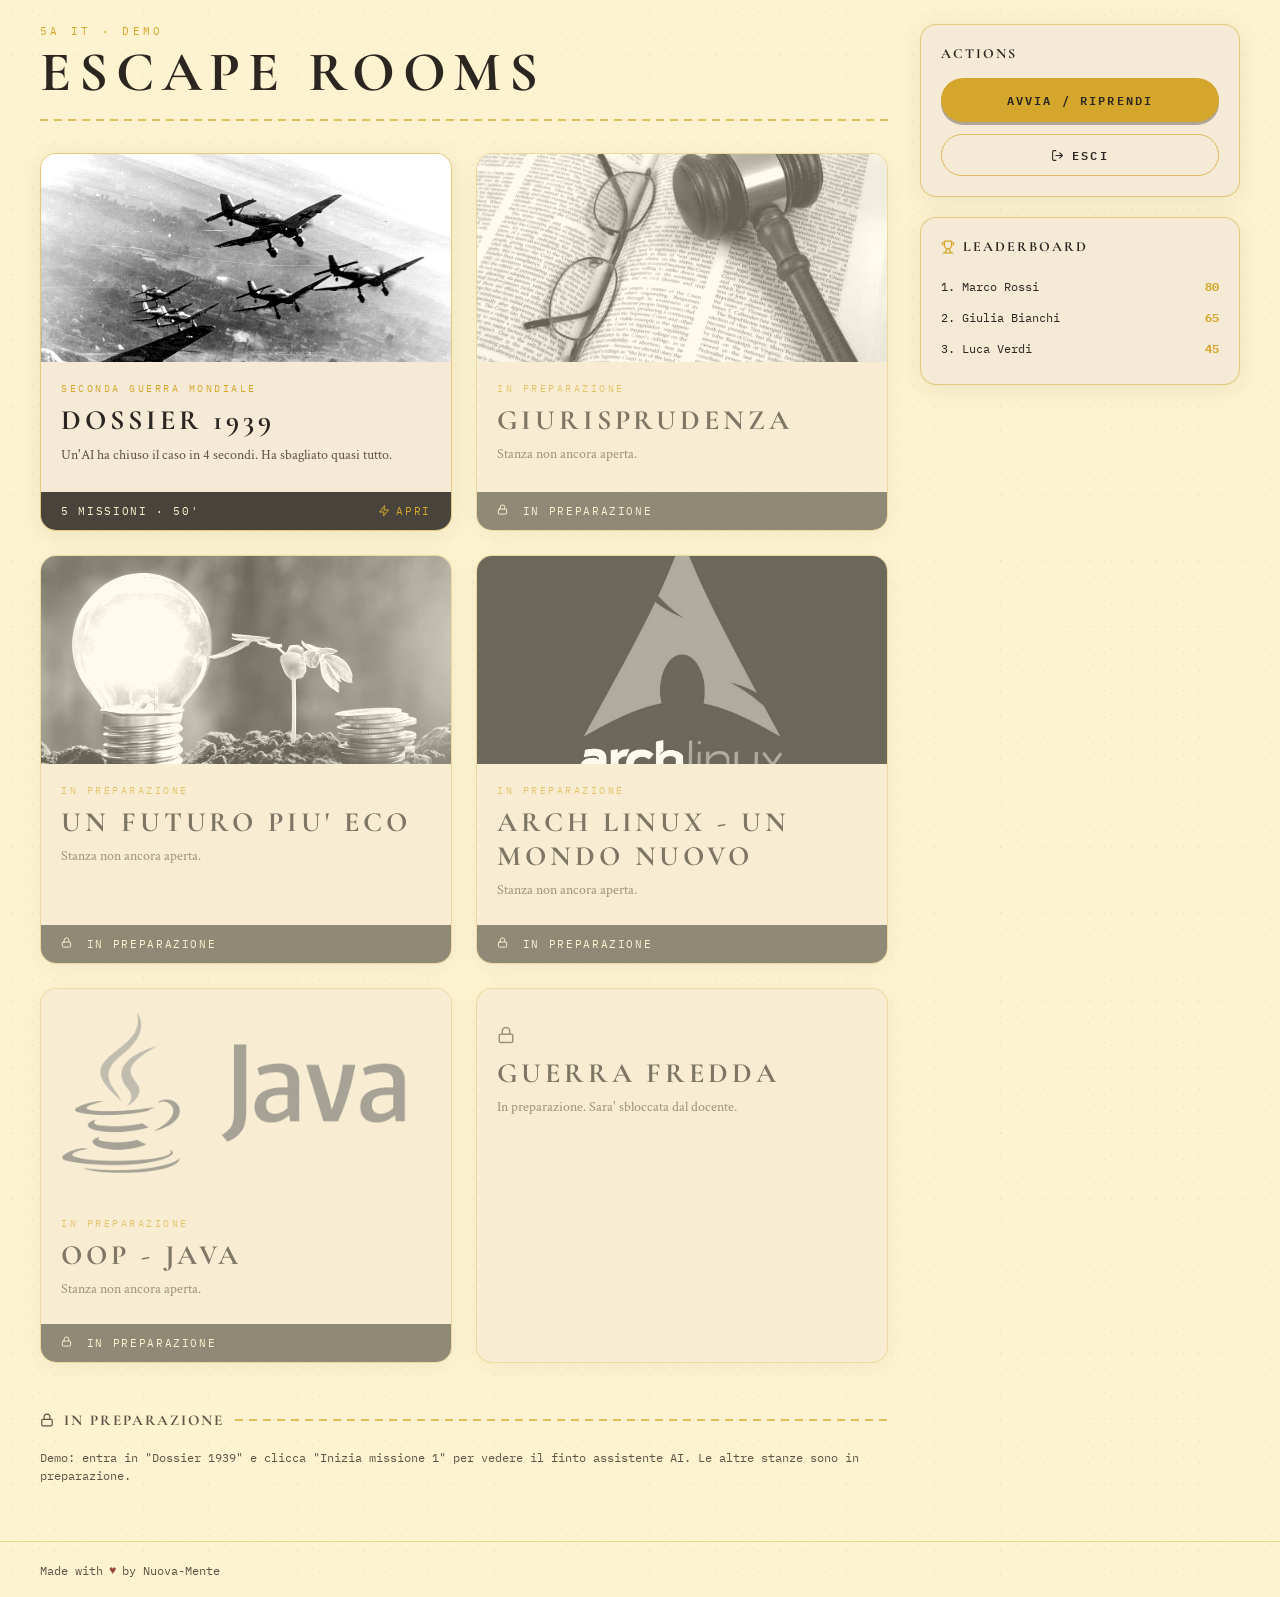
==== preview/index.html @ 276f9de0 "Added prerview AI site" ====
<!doctype html>
<html lang="it">
<head>
<meta charset="utf-8" />
<meta name="viewport" content="width=device-width, initial-scale=1" />
<title>Nuova-Mente · Escape Rooms</title>
<link rel="stylesheet" href="style.css" />
</head>
<body class="paper">
  <div class="shell">

    <main>
      <div class="grid">
        <div class="content">

          <header class="masthead">
            <div class="masthead-top">
              <div>
                <p class="eyebrow">5A IT · demo</p>
                <h1>Escape Rooms</h1>
              </div>
            </div>
            <div class="hairline"></div>
          </header>

          <section class="grid-cards">
            <a class="room-card card-nm" href="room.html">
              <div class="visual"><img src="media/room-ww2.png" alt="Dossier 1939" draggable="false" /></div>
              <div class="body">
                <p class="coll">Seconda Guerra Mondiale</p>
                <h2 class="title">Dossier 1939</h2>
                <p class="tagline">Un'AI ha chiuso il caso in 4 secondi. Ha sbagliato quasi tutto.</p>
              </div>
              <div class="overlay">
                <span>5 missioni · 50'</span>
                <span class="cta">
                  <svg width="12" height="12" viewBox="0 0 24 24" fill="none" stroke="currentColor" stroke-width="2" stroke-linecap="round" stroke-linejoin="round"><path d="M13 2 3 14h9l-1 8 10-12h-9l1-8z"/></svg>
                  Apri
                </span>
              </div>
            </a>

            <div class="room-card locked card-nm">
              <div class="visual"><img src="media/room-law.png" alt="Giurisprudenza" draggable="false" /></div>
              <div class="body">
                <p class="coll">In preparazione</p>
                <h2 class="title">Giurisprudenza</h2>
                <p class="invite">Stanza non ancora aperta.</p>
              </div>
              <div class="overlay">
                <span>
                  <svg width="11" height="11" viewBox="0 0 24 24" fill="none" stroke="currentColor" stroke-width="2" stroke-linecap="round" stroke-linejoin="round"><rect x="3" y="11" width="18" height="11" rx="2"/><path d="M7 11V7a5 5 0 0 1 10 0v4"/></svg>
                  <span class="lock-label">In preparazione</span>
                </span>
              </div>
            </div>

            <div class="room-card locked card-nm">
              <div class="visual"><img src="media/room-eco.png" alt="Un futuro piu' eco" draggable="false" /></div>
              <div class="body">
                <p class="coll">In preparazione</p>
                <h2 class="title">Un futuro piu' eco</h2>
                <p class="invite">Stanza non ancora aperta.</p>
              </div>
              <div class="overlay">
                <span>
                  <svg width="11" height="11" viewBox="0 0 24 24" fill="none" stroke="currentColor" stroke-width="2" stroke-linecap="round" stroke-linejoin="round"><rect x="3" y="11" width="18" height="11" rx="2"/><path d="M7 11V7a5 5 0 0 1 10 0v4"/></svg>
                  <span class="lock-label">In preparazione</span>
                </span>
              </div>
            </div>

            <div class="room-card locked card-nm">
              <div class="visual"><img src="media/room-arch.png" alt="Arch Linux - Un mondo nuovo" draggable="false" /></div>
              <div class="body">
                <p class="coll">In preparazione</p>
                <h2 class="title">Arch Linux - Un mondo nuovo</h2>
                <p class="invite">Stanza non ancora aperta.</p>
              </div>
              <div class="overlay">
                <span>
                  <svg width="11" height="11" viewBox="0 0 24 24" fill="none" stroke="currentColor" stroke-width="2" stroke-linecap="round" stroke-linejoin="round"><rect x="3" y="11" width="18" height="11" rx="2"/><path d="M7 11V7a5 5 0 0 1 10 0v4"/></svg>
                  <span class="lock-label">In preparazione</span>
                </span>
              </div>
            </div>

            <div class="room-card locked card-nm">
              <div class="visual"><img src="media/room-java.png" alt="OOP - Java" draggable="false" /></div>
              <div class="body">
                <p class="coll">In preparazione</p>
                <h2 class="title">OOP - Java</h2>
                <p class="invite">Stanza non ancora aperta.</p>
              </div>
              <div class="overlay">
                <span>
                  <svg width="11" height="11" viewBox="0 0 24 24" fill="none" stroke="currentColor" stroke-width="2" stroke-linecap="round" stroke-linejoin="round"><rect x="3" y="11" width="18" height="11" rx="2"/><path d="M7 11V7a5 5 0 0 1 10 0v4"/></svg>
                  <span class="lock-label">In preparazione</span>
                </span>
              </div>
            </div>

            <div class="room-card locked card-nm">
              <div class="body placeholder-body">
                <svg class="ph-icon" width="18" height="18" viewBox="0 0 24 24" fill="none" stroke="currentColor" stroke-width="2" stroke-linecap="round" stroke-linejoin="round"><rect x="3" y="11" width="18" height="11" rx="2"/><path d="M7 11V7a5 5 0 0 1 10 0v4"/></svg>
                <h2 class="title ph-title">Guerra Fredda</h2>
                <p class="invite">In preparazione. Sara' sbloccata dal docente.</p>
              </div>
            </div>
          </section>

          <div class="section-head">
            <svg class="icon-muted" width="14" height="14" viewBox="0 0 24 24" fill="none" stroke="currentColor" stroke-width="2" stroke-linecap="round" stroke-linejoin="round"><rect x="3" y="11" width="18" height="11" rx="2"/><path d="M7 11V7a5 5 0 0 1 10 0v4"/></svg>
            <h2 class="title">In preparazione</h2>
            <div class="hairline"></div>
          </div>

          <p class="note-mono note-mt">
            Demo: entra in "Dossier 1939" e clicca "Inizia missione 1" per vedere il finto assistente AI. Le altre stanze sono in preparazione.
          </p>

        </div>

        <aside>
          <div class="sidebar-stack">
            <section class="panel card-nm">
              <h3 class="title">Actions</h3>
              <div class="btn-stack">
                <a class="btn btn-gold" href="room.html">Avvia / riprendi</a>
                <button class="btn btn-ghost" type="button">
                  <svg width="13" height="13" viewBox="0 0 24 24" fill="none" stroke="currentColor" stroke-width="2" stroke-linecap="round" stroke-linejoin="round"><path d="M9 21H5a2 2 0 0 1-2-2V5a2 2 0 0 1 2-2h4"/><path d="m16 17 5-5-5-5"/><path d="M21 12H9"/></svg>
                  Esci
                </button>
              </div>
            </section>

            <section class="panel card-nm leaderboard">
              <h3 class="title title-icon">
                <svg class="icon-gold" width="14" height="14" viewBox="0 0 24 24" fill="none" stroke="currentColor" stroke-width="2" stroke-linecap="round" stroke-linejoin="round"><path d="M6 9H4.5a2.5 2.5 0 0 1 0-5H6"/><path d="M18 9h1.5a2.5 2.5 0 0 0 0-5H18"/><path d="M4 22h16"/><path d="M10 14.66V17c0 .55-.47.98-.97 1.21C7.85 18.75 7 20.24 7 22"/><path d="M14 14.66V17c0 .55.47.98.97 1.21C16.15 18.75 17 20.24 17 22"/><path d="M18 2H6v7a6 6 0 0 0 12 0V2Z"/></svg>
                Leaderboard
              </h3>
              <ol>
                <li><span>1. Marco Rossi</span><span class="pts">80</span></li>
                <li><span>2. Giulia Bianchi</span><span class="pts">65</span></li>
                <li><span>3. Luca Verdi</span><span class="pts">45</span></li>
              </ol>
            </section>
          </div>
        </aside>
      </div>
    </main>

    <footer>
      <p>Made with <span class="heart">&hearts;</span> by Nuova-Mente</p>
    </footer>
  </div>
</body>
</html>
---- preview/style.css ----
@import url("https://fonts.googleapis.com/css2?family=Cormorant+Garamond:wght@600;700&family=Crimson+Text:ital,wght@0,400;0,600;1,400&family=IBM+Plex+Mono:wght@400;500;600;700&display=swap");

*, *::before, *::after { box-sizing: border-box; margin: 0; padding: 0; }

:root {
  --cream: #FDF3D0;
  --card: #F5EAD6;
  --gold: #D4A72C;
  --ink: #2B2620;
  --muted: #5C5446;
  --ok: #5B7A61;
  --warn: #B57A2A;
  --err: #9C4343;
  --mono: "IBM Plex Mono", monospace;
  --head: "Cormorant Garamond", Georgia, serif;
  --body: "Crimson Text", Georgia, serif;
}

html, body { min-height: 100%; }

body {
  margin: 0;
  background-color: var(--cream);
  color: var(--ink);
  font-family: var(--body);
  -webkit-font-smoothing: antialiased;
}

::selection { background: var(--gold); color: var(--ink); }

a { color: inherit; }

.paper {
  background-image:
    radial-gradient(rgba(43, 38, 32, 0.035) 1px, transparent 1px),
    radial-gradient(rgba(43, 38, 32, 0.025) 1px, transparent 1px);
  background-size: 22px 22px, 13px 13px;
  background-position: 0 0, 7px 9px;
}

.title {
  font-family: var(--head);
  text-transform: uppercase;
  letter-spacing: 0.14em;
  font-weight: 700;
}

.mono { font-family: var(--mono); }

.hairline {
  background: repeating-linear-gradient(90deg, rgba(212,167,44,0.7) 0px, rgba(212,167,44,0.7) 8px, transparent 8px, transparent 14px);
  height: 2px;
}

.shell { min-height: 100vh; display: flex; flex-direction: column; }

.shell > main {
  flex: 1;
  width: 100%;
  max-width: 1500px;
  margin: 0 auto;
  padding: 24px 40px 56px;
}

.grid { display: grid; grid-template-columns: 1fr 320px; gap: 32px; }
.grid-chat { grid-template-columns: 2fr 1fr; }
.content { min-width: 0; }

/* ---------- Masthead ---------- */
.masthead { margin-bottom: 32px; }
.masthead-top { display: flex; flex-wrap: wrap; align-items: flex-end; justify-content: space-between; gap: 16px; }
.masthead .eyebrow {
  font-family: var(--mono);
  font-size: 11px;
  letter-spacing: 0.3em;
  text-transform: uppercase;
  color: var(--gold);
  margin-bottom: 8px;
}
.masthead h1 {
  font-family: var(--head);
  font-weight: 700;
  font-size: 56px;
  line-height: 0.95;
  text-transform: uppercase;
  letter-spacing: 0.14em;
}
.masthead .hairline { margin-top: 20px; }

/* ---------- Card ---------- */
.card-nm {
  background: var(--card);
  border: 1px solid rgba(212, 167, 44, 0.5);
  box-shadow: 0 4px 24px rgba(43, 38, 32, 0.08);
  border-radius: 16px;
}

.room-card {
  position: relative;
  overflow: hidden;
  cursor: pointer;
  display: block;
  text-decoration: none;
  color: inherit;
  transition: transform 0.3s ease;
}
.room-card:hover { transform: translateY(-4px); }
.room-card .visual {
  height: 208px;
  overflow: hidden;
  background: var(--card);
}
.room-card .visual img {
  width: 100%;
  height: 100%;
  object-fit: cover;
  filter: grayscale(1) contrast(1.25);
  transition: transform 0.5s ease;
}
.room-card:hover .visual img { transform: scale(1.05); }
.room-card .body { padding: 20px 20px 64px; }
.room-card .coll {
  font-family: var(--mono);
  font-size: 10px;
  text-transform: uppercase;
  letter-spacing: 0.25em;
  color: var(--gold);
  margin-bottom: 8px;
}
.room-card h2 { font-size: 28px; margin-bottom: 8px; }
.room-card .tagline { font-size: 14px; color: var(--muted); line-height: 1.5; }
.room-card .overlay {
  position: absolute;
  left: 0; right: 0; bottom: 0;
  background: rgba(43, 38, 32, 0.85);
  padding: 12px 20px;
  display: flex;
  align-items: center;
  justify-content: space-between;
  color: var(--cream);
  font-family: var(--mono);
  font-size: 11px;
  letter-spacing: 0.15em;
  text-transform: uppercase;
}
.room-card .overlay .cta { color: var(--gold); display: inline-flex; align-items: center; gap: 6px; }

.room-card.locked { cursor: default; opacity: 0.6; }
.room-card.locked .invite {
  font-size: 14px;
  color: var(--muted);
}

.grid-cards { display: grid; grid-template-columns: repeat(2, minmax(0, 1fr)); gap: 24px; }

.section-head {
  display: flex;
  align-items: center;
  gap: 10px;
  margin: 48px 0 20px;
}
.section-head .title { font-size: 15px; color: var(--muted); }
.section-head .hairline { flex: 1; }

/* ---------- Sidebar ---------- */
aside { min-width: 0; }
.sidebar-stack { display: flex; flex-direction: column; gap: 20px; }
.panel { padding: 20px; }
.panel h3.title { font-size: 14px; margin-bottom: 16px; }

.btn {
  font-family: var(--mono);
  font-size: 12px;
  font-weight: 600;
  text-transform: uppercase;
  letter-spacing: 0.18em;
  border-radius: 999px;
  padding: 12px 24px;
  cursor: pointer;
  border: none;
  text-decoration: none;
  display: inline-flex;
  align-items: center;
  justify-content: center;
  gap: 8px;
}
.btn-gold {
  background: var(--gold);
  color: var(--ink);
  box-shadow: 0 3px 0 0 rgba(43, 38, 32, 0.35);
  transition: filter 0.2s, transform 0.2s;
}
.btn-gold:hover { filter: brightness(1.05); transform: translateY(-1px); }
.btn-ghost {
  background: transparent;
  color: var(--ink);
  border: 1px solid rgba(212, 167, 44, 0.7);
  padding: 10px 20px;
  transition: background 0.2s;
}
.btn-ghost:hover { background: rgba(212, 167, 44, 0.15); }
.btn-row { display: flex; flex-wrap: wrap; gap: 12px; }
.btn-stack { display: flex; flex-direction: column; gap: 12px; }

.leaderboard ol { list-style: none; margin-top: 12px; }
.leaderboard li {
  display: flex;
  justify-content: space-between;
  font-family: var(--mono);
  font-size: 12px;
  padding: 8px 0;
}
.leaderboard li .pts { color: var(--gold); font-weight: 700; }
.note-mono {
  font-family: var(--mono);
  font-size: 12px;
  color: var(--muted);
  line-height: 1.5;
}

/* ---------- Utility ---------- */
.icon-gold { color: var(--gold); flex-shrink: 0; }
.icon-muted { color: var(--muted); }
.title-icon { display: flex; align-items: center; gap: 8px; }
.lock-label { margin-left: 6px; }
.note-mt { margin-top: 20px; }
.p-block { padding: 28px 32px 36px; }
.mt-lg { margin-top: 24px; }
.mt-xl { margin-top: 28px; }
.mt-md { margin-top: 12px; }
.mt-sm { margin-top: 14px; }
.action-row {
  margin-top: 24px;
  display: flex;
  align-items: center;
  gap: 16px;
  flex-wrap: wrap;
}
.placeholder-body {
  display: flex;
  flex-direction: column;
  justify-content: center;
  min-height: 208px;
}
.ph-icon { color: var(--muted); margin-bottom: 12px; }
.ph-title { font-size: 18px; margin-bottom: 4px; }

/* ---------- Briefing ---------- */
.briefing-text { padding: 32px; margin-bottom: 24px; }
.briefing-text p { font-size: 19px; line-height: 1.5; }
.tag-mono {
  font-family: var(--mono);
  font-size: 11px;
  text-transform: uppercase;
  letter-spacing: 0.25em;
  color: var(--muted);
  display: flex;
  align-items: center;
  gap: 8px;
  margin-bottom: 16px;
}
.tag-mono .gold { color: var(--gold); }

.mission-cards { display: grid; grid-template-columns: repeat(3, minmax(0, 1fr)); gap: 16px; }
.mission-card { position: relative; padding: 20px 20px 56px; }
.mission-card .num {
  font-family: var(--mono);
  font-weight: 700;
  font-size: 30px;
  color: rgba(212, 167, 44, 0.7);
  margin-bottom: 8px;
}
.mission-card h3 { font-size: 16px; margin-bottom: 6px; line-height: 1.2; }
.mission-card .sub { font-size: 14px; color: var(--muted); margin-bottom: 12px; }
.mission-card .goal {
  font-family: var(--mono);
  font-size: 11px;
  color: rgba(43, 38, 32, 0.8);
  display: flex;
  gap: 8px;
}
.mission-card .bar {
  position: absolute;
  left: 0; right: 0; bottom: 0;
  background: rgba(43, 38, 32, 0.85);
  color: var(--cream);
  font-family: var(--mono);
  font-size: 11px;
  text-transform: uppercase;
  letter-spacing: 0.15em;
  padding: 8px 16px;
}

.rules ul { list-style: none; }
.rules li {
  display: flex;
  gap: 8px;
  font-size: 14px;
  color: rgba(43, 38, 32, 0.9);
  margin-bottom: 12px;
  line-height: 1.4;
}
.rules li .dash { color: var(--gold); font-family: var(--mono); }

/* ---------- Missione ---------- */
.mission-hud {
  display: flex;
  flex-wrap: wrap;
  align-items: center;
  gap: 28px;
  padding: 14px 20px;
  margin-bottom: 20px;
}
.mission-hud .hud-item { display: flex; align-items: center; gap: 10px; }
.mission-hud svg { color: var(--gold); flex-shrink: 0; }
.mission-hud .k { font-family: var(--mono); font-size: 10px; text-transform: uppercase; letter-spacing: 0.2em; color: var(--muted); }
.mission-hud .v { font-family: var(--mono); font-size: 18px; font-weight: 700; line-height: 1; }
.mission-hud .v span { color: var(--muted); font-size: 13px; font-weight: 400; }
.mission-hud .spacer { margin-left: auto; }

.rail { display: flex; flex-wrap: wrap; gap: 10px; margin-bottom: 24px; }
.rail a {
  font-family: var(--mono);
  font-size: 11px;
  text-transform: uppercase;
  letter-spacing: 0.15em;
  text-decoration: none;
  padding: 8px 16px;
  border-radius: 999px;
  border: 1px solid rgba(212, 167, 44, 0.5);
  color: var(--ink);
  background: var(--card);
}
.rail a.current { background: var(--gold); border-color: var(--gold); font-weight: 700; }
.rail a.dim { opacity: 0.5; cursor: default; }

.ai-output {
  background: #1d1813;
  color: #efe4c3;
  border: 1px solid rgba(212, 167, 44, 0.5);
  border-radius: 16px;
  padding: 20px 24px;
  font-family: var(--mono);
  font-size: 13px;
  line-height: 1.7;
  box-shadow: inset 0 0 40px rgba(0, 0, 0, 0.55);
}

.f-label {
  font-family: var(--mono);
  font-size: 11px;
  text-transform: uppercase;
  letter-spacing: 0.2em;
  color: var(--muted);
  margin: 0 0 10px;
}

.field {
  width: 100%;
  border-radius: 12px;
  border: 1px solid rgba(212, 167, 44, 0.5);
  background: var(--cream);
  padding: 12px 16px;
  font-family: var(--body);
  font-size: 16px;
  line-height: 1.5;
  color: var(--ink);
  resize: vertical;
}
.field:focus { outline: none; border-color: var(--gold); }
.field::placeholder { color: rgba(92, 84, 70, 0.6); }

.cause-row { display: flex; gap: 10px; align-items: flex-start; }
.cause-num { font-family: var(--mono); font-weight: 700; font-size: 13px; color: var(--gold); padding-top: 14px; flex-shrink: 0; }

/* ---------- Chatbot (colonna a destra) ---------- */
.chat-col {
  position: sticky;
  top: 24px;
  align-self: start;
  height: calc(100vh - 48px);
  display: flex;
}
.chat-col .ai-panel { flex: 1; min-height: 0; }

.ai-panel {
  background: #241f1a;
  color: #efe4c3;
  font-family: var(--mono);
  box-shadow: inset 0 0 40px rgba(0, 0, 0, 0.55);
  border: 1px solid rgba(212, 167, 44, 0.5);
  border-radius: 16px;
  overflow: hidden;
  display: flex;
  flex-direction: column;
}
.chat-head {
  display: flex;
  align-items: center;
  gap: 10px;
  padding: 12px 16px;
  border-bottom: 1px solid rgba(212, 167, 44, 0.3);
  background: #1d1813;
}
.chat-head .avatar {
  width: 32px; height: 32px;
  border-radius: 50%;
  background: var(--gold);
  color: var(--ink);
  display: flex;
  align-items: center;
  justify-content: center;
  flex-shrink: 0;
}
.chat-head .who { min-width: 0; }
.chat-head .who .name {
  font-size: 11px;
  text-transform: uppercase;
  letter-spacing: 0.2em;
  color: var(--gold);
  white-space: nowrap;
  overflow: hidden;
  text-overflow: ellipsis;
}
.chat-head .who .status {
  font-size: 9px;
  text-transform: uppercase;
  letter-spacing: 0.15em;
  color: rgba(239, 228, 195, 0.6);
  display: flex;
  align-items: center;
  gap: 6px;
}
.dot-green { width: 6px; height: 6px; border-radius: 50%; background: var(--ok); animation: pulse 1.6s ease-in-out infinite; }

.chat-body { padding: 16px; flex: 1; min-height: 0; overflow-y: auto; display: flex; flex-direction: column; gap: 12px; }
.bubble { max-width: 85%; padding: 10px 14px; border-radius: 12px; font-size: 13px; line-height: 1.5; }
.bubble.ai {
  align-self: flex-start;
  background: rgba(255, 255, 255, 0.05);
  border: 1px solid rgba(212, 167, 44, 0.2);
  color: #efe4c3;
  border-top-left-radius: 4px;
}
.typing {
  align-self: flex-start;
  display: inline-flex;
  gap: 6px;
  padding: 12px 14px;
  border-radius: 12px;
  border-top-left-radius: 4px;
  background: rgba(255, 255, 255, 0.05);
  border: 1px solid rgba(212, 167, 44, 0.2);
}
.typing span {
  width: 6px; height: 6px;
  border-radius: 50%;
  background: rgba(212, 167, 44, 0.7);
  animation: pulse 1.6s ease-in-out infinite;
}
.typing span:nth-child(2) { animation-delay: 0.15s; }
.typing span:nth-child(3) { animation-delay: 0.3s; }

.chat-input { padding: 4px 12px 12px; }
.chat-input .row {
  display: flex;
  align-items: center;
  gap: 8px;
  border-radius: 999px;
  border: 1px solid rgba(212, 167, 44, 0.4);
  background: rgba(255, 255, 255, 0.05);
  padding: 6px 6px 6px 16px;
}
.chat-input input {
  flex: 1;
  background: transparent;
  border: none;
  outline: none;
  color: #efe4c3;
  font-family: var(--mono);
  font-size: 13px;
}
.chat-input input::placeholder { color: rgba(239, 228, 195, 0.4); }
.chat-input .send {
  width: 32px; height: 32px;
  border-radius: 50%;
  background: var(--gold);
  color: var(--ink);
  border: none;
  cursor: pointer;
  display: flex;
  align-items: center;
  justify-content: center;
  transition: filter 0.2s;
}
.chat-input .send:hover { filter: brightness(1.05); }
.chat-input .hint {
  font-size: 9px;
  text-transform: uppercase;
  letter-spacing: 0.2em;
  text-align: center;
  margin-top: 8px;
  color: rgba(239, 228, 195, 0.4);
}

@keyframes pulse {
  0%, 100% { opacity: 1; }
  50% { opacity: 0.45; }
}

/* ---------- Footer ---------- */
footer {
  border-top: 1px solid rgba(212, 167, 44, 0.4);
  padding: 20px 40px;
}
footer p {
  font-family: var(--mono);
  font-size: 12px;
  color: var(--muted);
  display: flex;
  align-items: center;
  gap: 6px;
}
footer .heart { color: var(--err); }

@media (max-width: 1100px) {
  .grid, .grid-chat { grid-template-columns: 1fr; }
  .grid-cards { grid-template-columns: 1fr; }
  .mission-cards { grid-template-columns: 1fr; }
  .masthead h1 { font-size: 40px; }
  .mission-hud .spacer { margin-left: 0; }
  .chat-col { position: static; height: auto; }
}
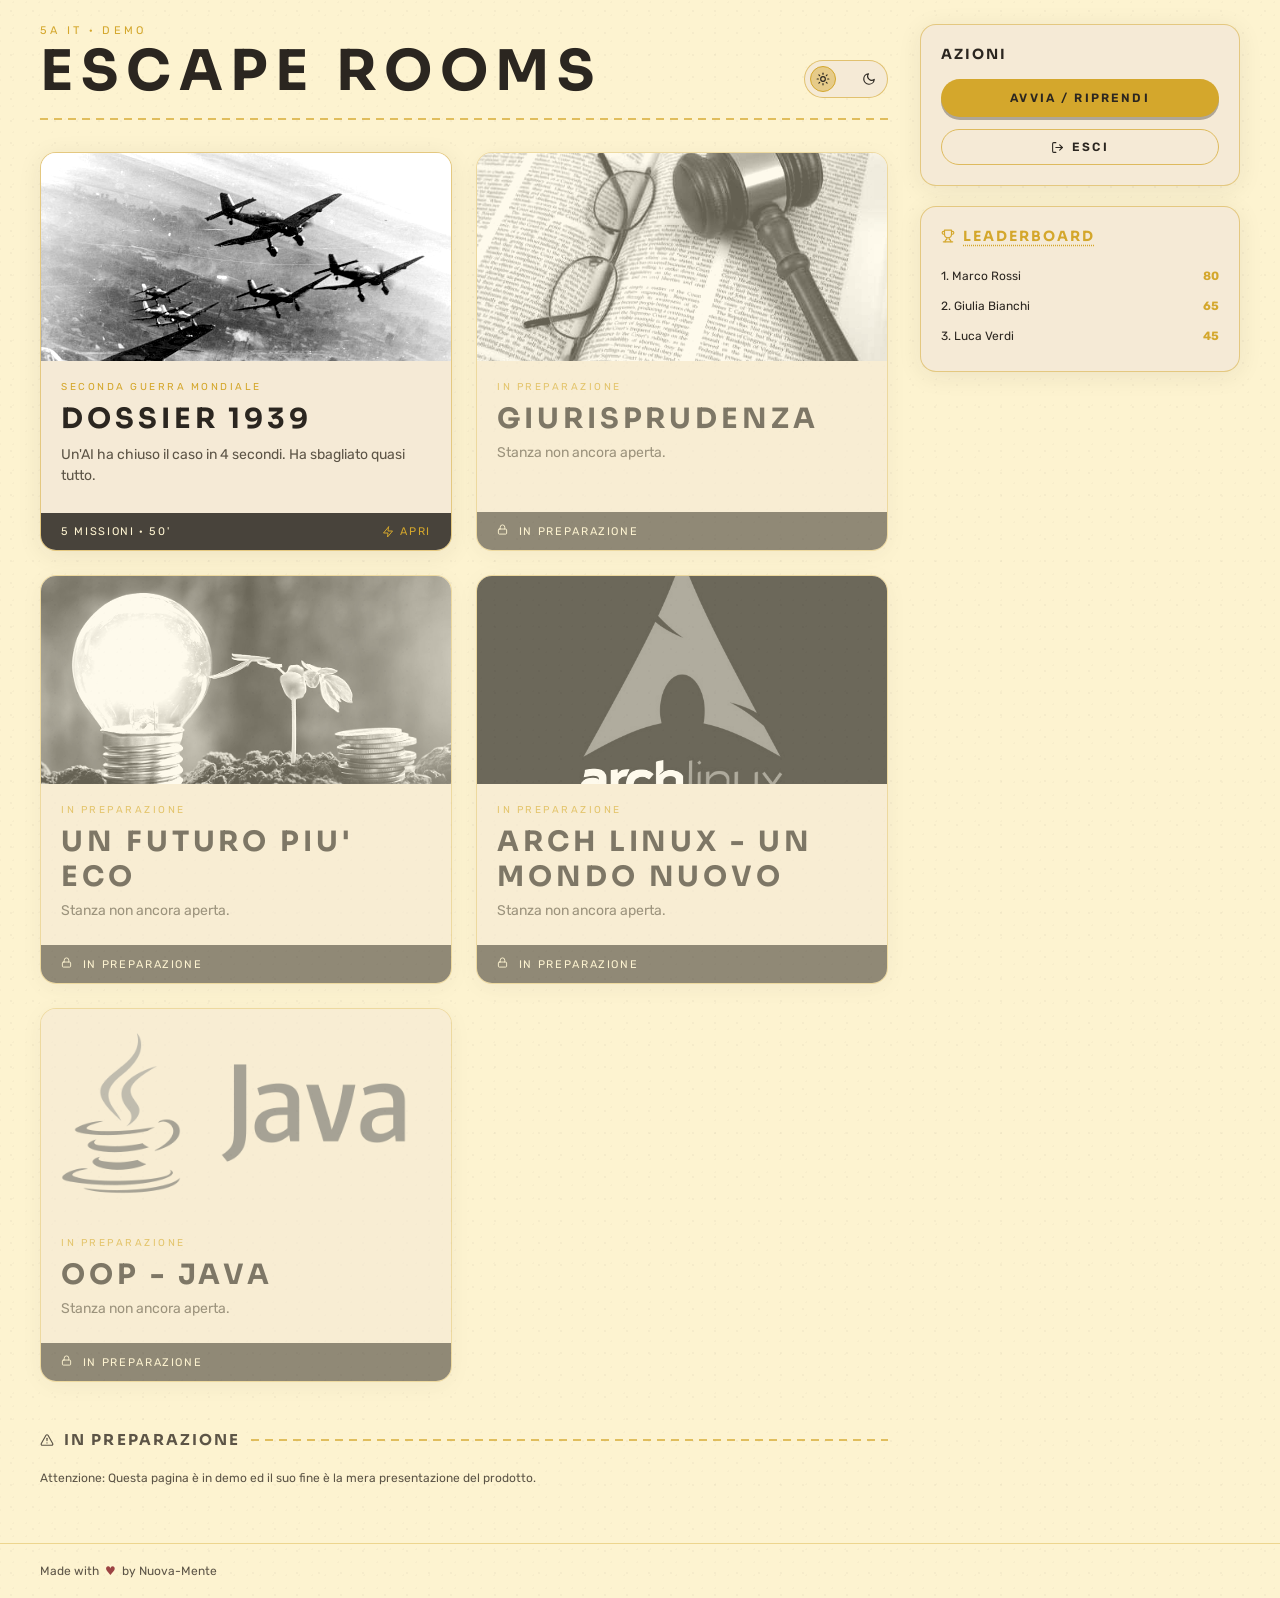
==== commit 427f34d8: "Finished demo site" ====
--- a/preview/index.html
+++ b/preview/index.html
@@ -1,11 +1,13 @@
 <!doctype html>
 <html lang="it">
+
 <head>
-<meta charset="utf-8" />
-<meta name="viewport" content="width=device-width, initial-scale=1" />
-<title>Nuova-Mente · Escape Rooms</title>
-<link rel="stylesheet" href="style.css" />
+  <meta charset="utf-8" />
+  <meta name="viewport" content="width=device-width, initial-scale=1" />
+  <title>Nuova-Mente · Escape Rooms</title>
+  <link rel="stylesheet" href="style.css" />
 </head>
+
 <body class="paper">
   <div class="shell">
 
@@ -19,6 +21,26 @@
                 <p class="eyebrow">5A IT · demo</p>
                 <h1>Escape Rooms</h1>
               </div>
+              <div class="masthead-actions">
+                <button class="theme-switch" type="button" role="switch" aria-checked="false"
+                  aria-label="Cambia tema">
+                  <span class="knob"></span>
+                  <span class="icons">
+                    <svg class="ico-sun" aria-hidden="true" width="14" height="14" viewBox="0 0 24 24" fill="none"
+                      stroke="currentColor" stroke-width="2" stroke-linecap="round" stroke-linejoin="round">
+                      <circle cx="12" cy="12" r="4" />
+                      <path d="M12 2v2" /><path d="M12 20v2" />
+                      <path d="m4.93 4.93 1.41 1.41" /><path d="m17.66 17.66 1.41 1.41" />
+                      <path d="M2 12h2" /><path d="M20 12h2" />
+                      <path d="m6.34 17.66-1.41 1.41" /><path d="m19.07 4.93-1.41 1.41" />
+                    </svg>
+                    <svg class="ico-moon" aria-hidden="true" width="14" height="14" viewBox="0 0 24 24" fill="none"
+                      stroke="currentColor" stroke-width="2" stroke-linecap="round" stroke-linejoin="round">
+                      <path d="M21 12.79A9 9 0 1 1 11.21 3 7 7 0 0 0 21 12.79Z" />
+                    </svg>
+                  </span>
+                </button>
+              </div>
             </div>
             <div class="hairline"></div>
           </header>
@@ -34,7 +56,10 @@
               <div class="overlay">
                 <span>5 missioni · 50'</span>
                 <span class="cta">
-                  <svg width="12" height="12" viewBox="0 0 24 24" fill="none" stroke="currentColor" stroke-width="2" stroke-linecap="round" stroke-linejoin="round"><path d="M13 2 3 14h9l-1 8 10-12h-9l1-8z"/></svg>
+                  <svg width="12" height="12" viewBox="0 0 24 24" fill="none" stroke="currentColor" stroke-width="2"
+                    stroke-linecap="round" stroke-linejoin="round">
+                    <path d="M13 2 3 14h9l-1 8 10-12h-9l1-8z" />
+                  </svg>
                   Apri
                 </span>
               </div>
@@ -49,7 +74,11 @@
               </div>
               <div class="overlay">
                 <span>
-                  <svg width="11" height="11" viewBox="0 0 24 24" fill="none" stroke="currentColor" stroke-width="2" stroke-linecap="round" stroke-linejoin="round"><rect x="3" y="11" width="18" height="11" rx="2"/><path d="M7 11V7a5 5 0 0 1 10 0v4"/></svg>
+                  <svg width="11" height="11" viewBox="0 0 24 24" fill="none" stroke="currentColor" stroke-width="2"
+                    stroke-linecap="round" stroke-linejoin="round">
+                    <rect x="3" y="11" width="18" height="11" rx="2" />
+                    <path d="M7 11V7a5 5 0 0 1 10 0v4" />
+                  </svg>
                   <span class="lock-label">In preparazione</span>
                 </span>
               </div>
@@ -64,14 +93,19 @@
               </div>
               <div class="overlay">
                 <span>
-                  <svg width="11" height="11" viewBox="0 0 24 24" fill="none" stroke="currentColor" stroke-width="2" stroke-linecap="round" stroke-linejoin="round"><rect x="3" y="11" width="18" height="11" rx="2"/><path d="M7 11V7a5 5 0 0 1 10 0v4"/></svg>
-                  <span class="lock-label">In preparazione</span>
-                </span>
-              </div>
-            </div>
-
-            <div class="room-card locked card-nm">
-              <div class="visual"><img src="media/room-arch.png" alt="Arch Linux - Un mondo nuovo" draggable="false" /></div>
+                  <svg width="11" height="11" viewBox="0 0 24 24" fill="none" stroke="currentColor" stroke-width="2"
+                    stroke-linecap="round" stroke-linejoin="round">
+                    <rect x="3" y="11" width="18" height="11" rx="2" />
+                    <path d="M7 11V7a5 5 0 0 1 10 0v4" />
+                  </svg>
+                  <span class="lock-label">In preparazione</span>
+                </span>
+              </div>
+            </div>
+
+            <div class="room-card locked card-nm">
+              <div class="visual"><img src="media/room-arch.png" alt="Arch Linux - Un mondo nuovo" draggable="false" />
+              </div>
               <div class="body">
                 <p class="coll">In preparazione</p>
                 <h2 class="title">Arch Linux - Un mondo nuovo</h2>
@@ -79,7 +113,11 @@
               </div>
               <div class="overlay">
                 <span>
-                  <svg width="11" height="11" viewBox="0 0 24 24" fill="none" stroke="currentColor" stroke-width="2" stroke-linecap="round" stroke-linejoin="round"><rect x="3" y="11" width="18" height="11" rx="2"/><path d="M7 11V7a5 5 0 0 1 10 0v4"/></svg>
+                  <svg width="11" height="11" viewBox="0 0 24 24" fill="none" stroke="currentColor" stroke-width="2"
+                    stroke-linecap="round" stroke-linejoin="round">
+                    <rect x="3" y="11" width="18" height="11" rx="2" />
+                    <path d="M7 11V7a5 5 0 0 1 10 0v4" />
+                  </svg>
                   <span class="lock-label">In preparazione</span>
                 </span>
               </div>
@@ -94,29 +132,30 @@
               </div>
               <div class="overlay">
                 <span>
-                  <svg width="11" height="11" viewBox="0 0 24 24" fill="none" stroke="currentColor" stroke-width="2" stroke-linecap="round" stroke-linejoin="round"><rect x="3" y="11" width="18" height="11" rx="2"/><path d="M7 11V7a5 5 0 0 1 10 0v4"/></svg>
-                  <span class="lock-label">In preparazione</span>
-                </span>
-              </div>
-            </div>
-
-            <div class="room-card locked card-nm">
-              <div class="body placeholder-body">
-                <svg class="ph-icon" width="18" height="18" viewBox="0 0 24 24" fill="none" stroke="currentColor" stroke-width="2" stroke-linecap="round" stroke-linejoin="round"><rect x="3" y="11" width="18" height="11" rx="2"/><path d="M7 11V7a5 5 0 0 1 10 0v4"/></svg>
-                <h2 class="title ph-title">Guerra Fredda</h2>
-                <p class="invite">In preparazione. Sara' sbloccata dal docente.</p>
+                  <svg width="11" height="11" viewBox="0 0 24 24" fill="none" stroke="currentColor" stroke-width="2"
+                    stroke-linecap="round" stroke-linejoin="round">
+                    <rect x="3" y="11" width="18" height="11" rx="2" />
+                    <path d="M7 11V7a5 5 0 0 1 10 0v4" />
+                  </svg>
+                  <span class="lock-label">In preparazione</span>
+                </span>
               </div>
             </div>
           </section>
 
           <div class="section-head">
-            <svg class="icon-muted" width="14" height="14" viewBox="0 0 24 24" fill="none" stroke="currentColor" stroke-width="2" stroke-linecap="round" stroke-linejoin="round"><rect x="3" y="11" width="18" height="11" rx="2"/><path d="M7 11V7a5 5 0 0 1 10 0v4"/></svg>
+            <svg class="icon-muted" width="14" height="14" viewBox="0 0 24 24" fill="none" stroke="currentColor"
+              stroke-width="2" stroke-linecap="round" stroke-linejoin="round">
+              <path d="m21.73 18-8-14a2 2 0 0 0-3.48 0l-8 14A2 2 0 0 0 4 21h16a2 2 0 0 0 1.73-3Z" />
+              <path d="M12 9v4" />
+              <path d="M12 17h.01" />
+            </svg>
             <h2 class="title">In preparazione</h2>
             <div class="hairline"></div>
           </div>
 
           <p class="note-mono note-mt">
-            Demo: entra in "Dossier 1939" e clicca "Inizia missione 1" per vedere il finto assistente AI. Le altre stanze sono in preparazione.
+            Attenzione: Questa pagina è in demo ed il suo fine è la mera presentazione del prodotto.
           </p>
 
         </div>
@@ -124,11 +163,16 @@
         <aside>
           <div class="sidebar-stack">
             <section class="panel card-nm">
-              <h3 class="title">Actions</h3>
+              <h3 class="title">Azioni</h3>
               <div class="btn-stack">
                 <a class="btn btn-gold" href="room.html">Avvia / riprendi</a>
                 <button class="btn btn-ghost" type="button">
-                  <svg width="13" height="13" viewBox="0 0 24 24" fill="none" stroke="currentColor" stroke-width="2" stroke-linecap="round" stroke-linejoin="round"><path d="M9 21H5a2 2 0 0 1-2-2V5a2 2 0 0 1 2-2h4"/><path d="m16 17 5-5-5-5"/><path d="M21 12H9"/></svg>
+                  <svg width="13" height="13" viewBox="0 0 24 24" fill="none" stroke="currentColor" stroke-width="2"
+                    stroke-linecap="round" stroke-linejoin="round">
+                    <path d="M9 21H5a2 2 0 0 1-2-2V5a2 2 0 0 1 2-2h4" />
+                    <path d="m16 17 5-5-5-5" />
+                    <path d="M21 12H9" />
+                  </svg>
                   Esci
                 </button>
               </div>
@@ -136,8 +180,16 @@
 
             <section class="panel card-nm leaderboard">
               <h3 class="title title-icon">
-                <svg class="icon-gold" width="14" height="14" viewBox="0 0 24 24" fill="none" stroke="currentColor" stroke-width="2" stroke-linecap="round" stroke-linejoin="round"><path d="M6 9H4.5a2.5 2.5 0 0 1 0-5H6"/><path d="M18 9h1.5a2.5 2.5 0 0 0 0-5H18"/><path d="M4 22h16"/><path d="M10 14.66V17c0 .55-.47.98-.97 1.21C7.85 18.75 7 20.24 7 22"/><path d="M14 14.66V17c0 .55.47.98.97 1.21C16.15 18.75 17 20.24 17 22"/><path d="M18 2H6v7a6 6 0 0 0 12 0V2Z"/></svg>
-                Leaderboard
+                <svg class="icon-gold" width="14" height="14" viewBox="0 0 24 24" fill="none" stroke="currentColor"
+                  stroke-width="2" stroke-linecap="round" stroke-linejoin="round">
+                  <path d="M6 9H4.5a2.5 2.5 0 0 1 0-5H6" />
+                  <path d="M18 9h1.5a2.5 2.5 0 0 0 0-5H18" />
+                  <path d="M4 22h16" />
+                  <path d="M10 14.66V17c0 .55-.47.98-.97 1.21C7.85 18.75 7 20.24 7 22" />
+                  <path d="M14 14.66V17c0 .55.47.98.97 1.21C16.15 18.75 17 20.24 17 22" />
+                  <path d="M18 2H6v7a6 6 0 0 0 12 0V2Z" />
+                </svg>
+                <a href="leaderboard.html">Leaderboard</a>
               </h3>
               <ol>
                 <li><span>1. Marco Rossi</span><span class="pts">80</span></li>
@@ -154,5 +206,7 @@
       <p>Made with <span class="heart">&hearts;</span> by Nuova-Mente</p>
     </footer>
   </div>
+  <script src="script.js" defer></script>
 </body>
-</html>+
+</html>
--- a/preview/style.css
+++ b/preview/style.css
@@ -1,6 +1,12 @@
-@import url("https://fonts.googleapis.com/css2?family=Cormorant+Garamond:wght@600;700&family=Crimson+Text:ital,wght@0,400;0,600;1,400&family=IBM+Plex+Mono:wght@400;500;600;700&display=swap");
-
-*, *::before, *::after { box-sizing: border-box; margin: 0; padding: 0; }
+@import url("https://fonts.googleapis.com/css2?family=Rubik:wght@400;500;600;700&family=Sora:wght@400;600;700&display=swap");
+
+*,
+*::before,
+*::after {
+  box-sizing: border-box;
+  margin: 0;
+  padding: 0;
+}
 
 :root {
   --cream: #FDF3D0;
@@ -11,12 +17,15 @@
   --ok: #5B7A61;
   --warn: #B57A2A;
   --err: #9C4343;
-  --mono: "IBM Plex Mono", monospace;
-  --head: "Cormorant Garamond", Georgia, serif;
-  --body: "Crimson Text", Georgia, serif;
-}
-
-html, body { min-height: 100%; }
+  --mono: "Rubik", system-ui, sans-serif;
+  --head: "Sora", system-ui, sans-serif;
+  --body: "Rubik", system-ui, sans-serif;
+}
+
+html,
+body {
+  min-height: 100%;
+}
 
 body {
   margin: 0;
@@ -26,9 +35,14 @@
   -webkit-font-smoothing: antialiased;
 }
 
-::selection { background: var(--gold); color: var(--ink); }
-
-a { color: inherit; }
+::selection {
+  background: var(--gold);
+  color: var(--ink);
+}
+
+a {
+  color: inherit;
+}
 
 .paper {
   background-image:
@@ -45,16 +59,22 @@
   font-weight: 700;
 }
 
-.mono { font-family: var(--mono); }
+.mono {
+  font-family: var(--mono);
+}
 
 .hairline {
-  background: repeating-linear-gradient(90deg, rgba(212,167,44,0.7) 0px, rgba(212,167,44,0.7) 8px, transparent 8px, transparent 14px);
+  background: repeating-linear-gradient(90deg, rgba(212, 167, 44, 0.7) 0px, rgba(212, 167, 44, 0.7) 8px, transparent 8px, transparent 14px);
   height: 2px;
 }
 
-.shell { min-height: 100vh; display: flex; flex-direction: column; }
-
-.shell > main {
+.shell {
+  min-height: 100vh;
+  display: flex;
+  flex-direction: column;
+}
+
+.shell>main {
   flex: 1;
   width: 100%;
   max-width: 1500px;
@@ -62,13 +82,33 @@
   padding: 24px 40px 56px;
 }
 
-.grid { display: grid; grid-template-columns: 1fr 320px; gap: 32px; }
-.grid-chat { grid-template-columns: 2fr 1fr; }
-.content { min-width: 0; }
+.grid {
+  display: grid;
+  grid-template-columns: 1fr 320px;
+  gap: 32px;
+}
+
+.grid-chat {
+  grid-template-columns: 2fr 1fr;
+}
+
+.content {
+  min-width: 0;
+}
 
 /* ---------- Masthead ---------- */
-.masthead { margin-bottom: 32px; }
-.masthead-top { display: flex; flex-wrap: wrap; align-items: flex-end; justify-content: space-between; gap: 16px; }
+.masthead {
+  margin-bottom: 32px;
+}
+
+.masthead-top {
+  display: flex;
+  flex-wrap: wrap;
+  align-items: flex-end;
+  justify-content: space-between;
+  gap: 16px;
+}
+
 .masthead .eyebrow {
   font-family: var(--mono);
   font-size: 11px;
@@ -77,6 +117,7 @@
   color: var(--gold);
   margin-bottom: 8px;
 }
+
 .masthead h1 {
   font-family: var(--head);
   font-weight: 700;
@@ -85,7 +126,17 @@
   text-transform: uppercase;
   letter-spacing: 0.14em;
 }
-.masthead .hairline { margin-top: 20px; }
+
+.masthead .hairline {
+  margin-top: 20px;
+}
+
+.masthead-actions {
+  display: flex;
+  align-items: center;
+  gap: 12px;
+  flex-wrap: wrap;
+}
 
 /* ---------- Card ---------- */
 .card-nm {
@@ -104,12 +155,17 @@
   color: inherit;
   transition: transform 0.3s ease;
 }
-.room-card:hover { transform: translateY(-4px); }
+
+.room-card:hover {
+  transform: translateY(-4px);
+}
+
 .room-card .visual {
   height: 208px;
   overflow: hidden;
   background: var(--card);
 }
+
 .room-card .visual img {
   width: 100%;
   height: 100%;
@@ -117,8 +173,15 @@
   filter: grayscale(1) contrast(1.25);
   transition: transform 0.5s ease;
 }
-.room-card:hover .visual img { transform: scale(1.05); }
-.room-card .body { padding: 20px 20px 64px; }
+
+.room-card:hover .visual img {
+  transform: scale(1.05);
+}
+
+.room-card .body {
+  padding: 20px 20px 64px;
+}
+
 .room-card .coll {
   font-family: var(--mono);
   font-size: 10px;
@@ -127,11 +190,23 @@
   color: var(--gold);
   margin-bottom: 8px;
 }
-.room-card h2 { font-size: 28px; margin-bottom: 8px; }
-.room-card .tagline { font-size: 14px; color: var(--muted); line-height: 1.5; }
+
+.room-card h2 {
+  font-size: 28px;
+  margin-bottom: 8px;
+}
+
+.room-card .tagline {
+  font-size: 14px;
+  color: var(--muted);
+  line-height: 1.5;
+}
+
 .room-card .overlay {
   position: absolute;
-  left: 0; right: 0; bottom: 0;
+  left: 0;
+  right: 0;
+  bottom: 0;
   background: rgba(43, 38, 32, 0.85);
   padding: 12px 20px;
   display: flex;
@@ -143,15 +218,29 @@
   letter-spacing: 0.15em;
   text-transform: uppercase;
 }
-.room-card .overlay .cta { color: var(--gold); display: inline-flex; align-items: center; gap: 6px; }
-
-.room-card.locked { cursor: default; opacity: 0.6; }
+
+.room-card .overlay .cta {
+  color: var(--gold);
+  display: inline-flex;
+  align-items: center;
+  gap: 6px;
+}
+
+.room-card.locked {
+  cursor: default;
+  opacity: 0.6;
+}
+
 .room-card.locked .invite {
   font-size: 14px;
   color: var(--muted);
 }
 
-.grid-cards { display: grid; grid-template-columns: repeat(2, minmax(0, 1fr)); gap: 24px; }
+.grid-cards {
+  display: grid;
+  grid-template-columns: repeat(2, minmax(0, 1fr));
+  gap: 24px;
+}
 
 .section-head {
   display: flex;
@@ -159,14 +248,35 @@
   gap: 10px;
   margin: 48px 0 20px;
 }
-.section-head .title { font-size: 15px; color: var(--muted); }
-.section-head .hairline { flex: 1; }
+
+.section-head .title {
+  font-size: 15px;
+  color: var(--muted);
+}
+
+.section-head .hairline {
+  flex: 1;
+}
 
 /* ---------- Sidebar ---------- */
-aside { min-width: 0; }
-.sidebar-stack { display: flex; flex-direction: column; gap: 20px; }
-.panel { padding: 20px; }
-.panel h3.title { font-size: 14px; margin-bottom: 16px; }
+aside {
+  min-width: 0;
+}
+
+.sidebar-stack {
+  display: flex;
+  flex-direction: column;
+  gap: 20px;
+}
+
+.panel {
+  padding: 20px;
+}
+
+.panel h3.title {
+  font-size: 14px;
+  margin-bottom: 16px;
+}
 
 .btn {
   font-family: var(--mono);
@@ -184,13 +294,19 @@
   justify-content: center;
   gap: 8px;
 }
+
 .btn-gold {
   background: var(--gold);
   color: var(--ink);
   box-shadow: 0 3px 0 0 rgba(43, 38, 32, 0.35);
   transition: filter 0.2s, transform 0.2s;
 }
-.btn-gold:hover { filter: brightness(1.05); transform: translateY(-1px); }
+
+.btn-gold:hover {
+  filter: brightness(1.05);
+  transform: translateY(-1px);
+}
+
 .btn-ghost {
   background: transparent;
   color: var(--ink);
@@ -198,11 +314,28 @@
   padding: 10px 20px;
   transition: background 0.2s;
 }
-.btn-ghost:hover { background: rgba(212, 167, 44, 0.15); }
-.btn-row { display: flex; flex-wrap: wrap; gap: 12px; }
-.btn-stack { display: flex; flex-direction: column; gap: 12px; }
-
-.leaderboard ol { list-style: none; margin-top: 12px; }
+
+.btn-ghost:hover {
+  background: rgba(212, 167, 44, 0.15);
+}
+
+.btn-row {
+  display: flex;
+  flex-wrap: wrap;
+  gap: 12px;
+}
+
+.btn-stack {
+  display: flex;
+  flex-direction: column;
+  gap: 12px;
+}
+
+.leaderboard ol {
+  list-style: none;
+  margin-top: 12px;
+}
+
 .leaderboard li {
   display: flex;
   justify-content: space-between;
@@ -210,7 +343,94 @@
   font-size: 12px;
   padding: 8px 0;
 }
-.leaderboard li .pts { color: var(--gold); font-weight: 700; }
+
+.leaderboard li .pts {
+  color: var(--gold);
+  font-weight: 700;
+}
+
+.leaderboard h3 a {
+  color: var(--gold);
+  text-decoration: underline dotted;
+  text-underline-offset: 4px;
+}
+
+.leaderboard h3 a:hover {
+  color: var(--ink);
+}
+
+/* ---------- Leaderboard (pagina dedicata) ---------- */
+.lb-wrap {
+  padding: 28px 32px 16px;
+}
+
+.lb-wrap .lb-head,
+.lb-wrap .lb-foot {
+  display: flex;
+  align-items: center;
+  justify-content: space-between;
+  gap: 12px;
+  flex-wrap: wrap;
+}
+
+.lb-wrap .f-label {
+  margin: 0 0 16px;
+}
+
+.lb-table {
+  width: 100%;
+  border-collapse: collapse;
+}
+
+.lb-table th {
+  font-family: var(--mono);
+  font-size: 10px;
+  font-weight: 600;
+  text-transform: uppercase;
+  letter-spacing: 0.2em;
+  color: var(--muted);
+  text-align: left;
+  padding: 0 16px 12px;
+  border-bottom: 1px solid rgba(212, 167, 44, 0.5);
+}
+
+.lb-table th.pts,
+.lb-table td.pts {
+  text-align: right;
+}
+
+.lb-table td {
+  font-family: var(--mono);
+  font-size: 12px;
+  padding: 12px 16px;
+  border-bottom: 1px solid rgba(212, 167, 44, 0.2);
+}
+
+.lb-table tr:last-child td {
+  border-bottom: none;
+}
+
+.lb-table .rank {
+  color: var(--gold);
+  font-weight: 600;
+  white-space: nowrap;
+}
+
+.lb-table .pts {
+  color: var(--gold);
+  font-weight: 600;
+  white-space: nowrap;
+}
+
+.lb-table tr.top td {
+  background: rgba(212, 167, 44, 0.12);
+}
+
+.lb-table .room,
+.lb-table .class {
+  color: var(--muted);
+}
+
 .note-mono {
   font-family: var(--mono);
   font-size: 12px;
@@ -219,16 +439,49 @@
 }
 
 /* ---------- Utility ---------- */
-.icon-gold { color: var(--gold); flex-shrink: 0; }
-.icon-muted { color: var(--muted); }
-.title-icon { display: flex; align-items: center; gap: 8px; }
-.lock-label { margin-left: 6px; }
-.note-mt { margin-top: 20px; }
-.p-block { padding: 28px 32px 36px; }
-.mt-lg { margin-top: 24px; }
-.mt-xl { margin-top: 28px; }
-.mt-md { margin-top: 12px; }
-.mt-sm { margin-top: 14px; }
+.icon-gold {
+  color: var(--gold);
+  flex-shrink: 0;
+}
+
+.icon-muted {
+  color: var(--muted);
+}
+
+.title-icon {
+  display: flex;
+  align-items: center;
+  gap: 8px;
+}
+
+.lock-label {
+  margin-left: 6px;
+}
+
+.note-mt {
+  margin-top: 20px;
+}
+
+.p-block {
+  padding: 28px 32px 36px;
+}
+
+.mt-lg {
+  margin-top: 24px;
+}
+
+.mt-xl {
+  margin-top: 28px;
+}
+
+.mt-md {
+  margin-top: 12px;
+}
+
+.mt-sm {
+  margin-top: 14px;
+}
+
 .action-row {
   margin-top: 24px;
   display: flex;
@@ -236,18 +489,35 @@
   gap: 16px;
   flex-wrap: wrap;
 }
+
 .placeholder-body {
   display: flex;
   flex-direction: column;
   justify-content: center;
   min-height: 208px;
 }
-.ph-icon { color: var(--muted); margin-bottom: 12px; }
-.ph-title { font-size: 18px; margin-bottom: 4px; }
+
+.ph-icon {
+  color: var(--muted);
+  margin-bottom: 12px;
+}
+
+.ph-title {
+  font-size: 18px;
+  margin-bottom: 4px;
+}
 
 /* ---------- Briefing ---------- */
-.briefing-text { padding: 32px; margin-bottom: 24px; }
-.briefing-text p { font-size: 19px; line-height: 1.5; }
+.briefing-text {
+  padding: 32px;
+  margin-bottom: 24px;
+}
+
+.briefing-text p {
+  font-size: 19px;
+  line-height: 1.5;
+}
+
 .tag-mono {
   font-family: var(--mono);
   font-size: 11px;
@@ -259,10 +529,22 @@
   gap: 8px;
   margin-bottom: 16px;
 }
-.tag-mono .gold { color: var(--gold); }
-
-.mission-cards { display: grid; grid-template-columns: repeat(3, minmax(0, 1fr)); gap: 16px; }
-.mission-card { position: relative; padding: 20px 20px 56px; }
+
+.tag-mono .gold {
+  color: var(--gold);
+}
+
+.mission-cards {
+  display: grid;
+  grid-template-columns: repeat(3, minmax(0, 1fr));
+  gap: 16px;
+}
+
+.mission-card {
+  position: relative;
+  padding: 20px 20px 56px;
+}
+
 .mission-card .num {
   font-family: var(--mono);
   font-weight: 700;
@@ -270,8 +552,19 @@
   color: rgba(212, 167, 44, 0.7);
   margin-bottom: 8px;
 }
-.mission-card h3 { font-size: 16px; margin-bottom: 6px; line-height: 1.2; }
-.mission-card .sub { font-size: 14px; color: var(--muted); margin-bottom: 12px; }
+
+.mission-card h3 {
+  font-size: 16px;
+  margin-bottom: 6px;
+  line-height: 1.2;
+}
+
+.mission-card .sub {
+  font-size: 14px;
+  color: var(--muted);
+  margin-bottom: 12px;
+}
+
 .mission-card .goal {
   font-family: var(--mono);
   font-size: 11px;
@@ -279,9 +572,12 @@
   display: flex;
   gap: 8px;
 }
+
 .mission-card .bar {
   position: absolute;
-  left: 0; right: 0; bottom: 0;
+  left: 0;
+  right: 0;
+  bottom: 0;
   background: rgba(43, 38, 32, 0.85);
   color: var(--cream);
   font-family: var(--mono);
@@ -291,7 +587,10 @@
   padding: 8px 16px;
 }
 
-.rules ul { list-style: none; }
+.rules ul {
+  list-style: none;
+}
+
 .rules li {
   display: flex;
   gap: 8px;
@@ -300,7 +599,11 @@
   margin-bottom: 12px;
   line-height: 1.4;
 }
-.rules li .dash { color: var(--gold); font-family: var(--mono); }
+
+.rules li .dash {
+  color: var(--gold);
+  font-family: var(--mono);
+}
 
 /* ---------- Missione ---------- */
 .mission-hud {
@@ -311,14 +614,50 @@
   padding: 14px 20px;
   margin-bottom: 20px;
 }
-.mission-hud .hud-item { display: flex; align-items: center; gap: 10px; }
-.mission-hud svg { color: var(--gold); flex-shrink: 0; }
-.mission-hud .k { font-family: var(--mono); font-size: 10px; text-transform: uppercase; letter-spacing: 0.2em; color: var(--muted); }
-.mission-hud .v { font-family: var(--mono); font-size: 18px; font-weight: 700; line-height: 1; }
-.mission-hud .v span { color: var(--muted); font-size: 13px; font-weight: 400; }
-.mission-hud .spacer { margin-left: auto; }
-
-.rail { display: flex; flex-wrap: wrap; gap: 10px; margin-bottom: 24px; }
+
+.mission-hud .hud-item {
+  display: flex;
+  align-items: center;
+  gap: 10px;
+}
+
+.mission-hud svg {
+  color: var(--gold);
+  flex-shrink: 0;
+}
+
+.mission-hud .k {
+  font-family: var(--mono);
+  font-size: 10px;
+  text-transform: uppercase;
+  letter-spacing: 0.2em;
+  color: var(--muted);
+}
+
+.mission-hud .v {
+  font-family: var(--mono);
+  font-size: 18px;
+  font-weight: 700;
+  line-height: 1;
+}
+
+.mission-hud .v span {
+  color: var(--muted);
+  font-size: 13px;
+  font-weight: 400;
+}
+
+.mission-hud .spacer {
+  margin-left: auto;
+}
+
+.rail {
+  display: flex;
+  flex-wrap: wrap;
+  gap: 10px;
+  margin-bottom: 24px;
+}
+
 .rail a {
   font-family: var(--mono);
   font-size: 11px;
@@ -331,8 +670,17 @@
   color: var(--ink);
   background: var(--card);
 }
-.rail a.current { background: var(--gold); border-color: var(--gold); font-weight: 700; }
-.rail a.dim { opacity: 0.5; cursor: default; }
+
+.rail a.current {
+  background: var(--gold);
+  border-color: var(--gold);
+  font-weight: 700;
+}
+
+.rail a.dim {
+  opacity: 0.5;
+  cursor: default;
+}
 
 .ai-output {
   background: #1d1813;
@@ -367,11 +715,30 @@
   color: var(--ink);
   resize: vertical;
 }
-.field:focus { outline: none; border-color: var(--gold); }
-.field::placeholder { color: rgba(92, 84, 70, 0.6); }
-
-.cause-row { display: flex; gap: 10px; align-items: flex-start; }
-.cause-num { font-family: var(--mono); font-weight: 700; font-size: 13px; color: var(--gold); padding-top: 14px; flex-shrink: 0; }
+
+.field:focus {
+  outline: none;
+  border-color: var(--gold);
+}
+
+.field::placeholder {
+  color: rgba(92, 84, 70, 0.6);
+}
+
+.cause-row {
+  display: flex;
+  gap: 10px;
+  align-items: flex-start;
+}
+
+.cause-num {
+  font-family: var(--mono);
+  font-weight: 700;
+  font-size: 13px;
+  color: var(--gold);
+  padding-top: 14px;
+  flex-shrink: 0;
+}
 
 /* ---------- Chatbot (colonna a destra) ---------- */
 .chat-col {
@@ -381,7 +748,11 @@
   height: calc(100vh - 48px);
   display: flex;
 }
-.chat-col .ai-panel { flex: 1; min-height: 0; }
+
+.chat-col .ai-panel {
+  flex: 1;
+  min-height: 0;
+}
 
 .ai-panel {
   background: #241f1a;
@@ -394,6 +765,7 @@
   display: flex;
   flex-direction: column;
 }
+
 .chat-head {
   display: flex;
   align-items: center;
@@ -402,8 +774,10 @@
   border-bottom: 1px solid rgba(212, 167, 44, 0.3);
   background: #1d1813;
 }
+
 .chat-head .avatar {
-  width: 32px; height: 32px;
+  width: 32px;
+  height: 32px;
   border-radius: 50%;
   background: var(--gold);
   color: var(--ink);
@@ -412,7 +786,11 @@
   justify-content: center;
   flex-shrink: 0;
 }
-.chat-head .who { min-width: 0; }
+
+.chat-head .who {
+  min-width: 0;
+}
+
 .chat-head .who .name {
   font-size: 11px;
   text-transform: uppercase;
@@ -422,6 +800,7 @@
   overflow: hidden;
   text-overflow: ellipsis;
 }
+
 .chat-head .who .status {
   font-size: 9px;
   text-transform: uppercase;
@@ -431,10 +810,33 @@
   align-items: center;
   gap: 6px;
 }
-.dot-green { width: 6px; height: 6px; border-radius: 50%; background: var(--ok); animation: pulse 1.6s ease-in-out infinite; }
-
-.chat-body { padding: 16px; flex: 1; min-height: 0; overflow-y: auto; display: flex; flex-direction: column; gap: 12px; }
-.bubble { max-width: 85%; padding: 10px 14px; border-radius: 12px; font-size: 13px; line-height: 1.5; }
+
+.dot-green {
+  width: 6px;
+  height: 6px;
+  border-radius: 50%;
+  background: var(--ok);
+  animation: pulse 1.6s ease-in-out infinite;
+}
+
+.chat-body {
+  padding: 16px;
+  flex: 1;
+  min-height: 0;
+  overflow-y: auto;
+  display: flex;
+  flex-direction: column;
+  gap: 12px;
+}
+
+.bubble {
+  max-width: 85%;
+  padding: 10px 14px;
+  border-radius: 12px;
+  font-size: 13px;
+  line-height: 1.5;
+}
+
 .bubble.ai {
   align-self: flex-start;
   background: rgba(255, 255, 255, 0.05);
@@ -442,6 +844,7 @@
   color: #efe4c3;
   border-top-left-radius: 4px;
 }
+
 .typing {
   align-self: flex-start;
   display: inline-flex;
@@ -452,16 +855,27 @@
   background: rgba(255, 255, 255, 0.05);
   border: 1px solid rgba(212, 167, 44, 0.2);
 }
+
 .typing span {
-  width: 6px; height: 6px;
+  width: 6px;
+  height: 6px;
   border-radius: 50%;
   background: rgba(212, 167, 44, 0.7);
   animation: pulse 1.6s ease-in-out infinite;
 }
-.typing span:nth-child(2) { animation-delay: 0.15s; }
-.typing span:nth-child(3) { animation-delay: 0.3s; }
-
-.chat-input { padding: 4px 12px 12px; }
+
+.typing span:nth-child(2) {
+  animation-delay: 0.15s;
+}
+
+.typing span:nth-child(3) {
+  animation-delay: 0.3s;
+}
+
+.chat-input {
+  padding: 4px 12px 12px;
+}
+
 .chat-input .row {
   display: flex;
   align-items: center;
@@ -471,6 +885,7 @@
   background: rgba(255, 255, 255, 0.05);
   padding: 6px 6px 6px 16px;
 }
+
 .chat-input input {
   flex: 1;
   background: transparent;
@@ -480,9 +895,14 @@
   font-family: var(--mono);
   font-size: 13px;
 }
-.chat-input input::placeholder { color: rgba(239, 228, 195, 0.4); }
+
+.chat-input input::placeholder {
+  color: rgba(239, 228, 195, 0.4);
+}
+
 .chat-input .send {
-  width: 32px; height: 32px;
+  width: 32px;
+  height: 32px;
   border-radius: 50%;
   background: var(--gold);
   color: var(--ink);
@@ -493,7 +913,11 @@
   justify-content: center;
   transition: filter 0.2s;
 }
-.chat-input .send:hover { filter: brightness(1.05); }
+
+.chat-input .send:hover {
+  filter: brightness(1.05);
+}
+
 .chat-input .hint {
   font-size: 9px;
   text-transform: uppercase;
@@ -504,8 +928,15 @@
 }
 
 @keyframes pulse {
-  0%, 100% { opacity: 1; }
-  50% { opacity: 0.45; }
+
+  0%,
+  100% {
+    opacity: 1;
+  }
+
+  50% {
+    opacity: 0.45;
+  }
 }
 
 /* ---------- Footer ---------- */
@@ -513,6 +944,7 @@
   border-top: 1px solid rgba(212, 167, 44, 0.4);
   padding: 20px 40px;
 }
+
 footer p {
   font-family: var(--mono);
   font-size: 12px;
@@ -521,13 +953,113 @@
   align-items: center;
   gap: 6px;
 }
-footer .heart { color: var(--err); }
+
+footer .heart {
+  color: var(--err);
+}
+
+/* ---------- Tema (chiara / scura) ---------- */
+.theme-switch {
+  position: relative;
+  width: 84px;
+  height: 38px;
+  flex-shrink: 0;
+  border-radius: 999px;
+  border: 1px solid rgba(212, 167, 44, 0.6);
+  background: var(--card);
+  cursor: pointer;
+  padding: 0;
+}
+
+.theme-switch .knob {
+  position: absolute;
+  top: 5px;
+  left: 5px;
+  width: 26px;
+  height: 26px;
+  border-radius: 50%;
+  background: rgba(212, 167, 44, 0.45);
+  border: 1px solid var(--gold);
+  transition: transform 0.25s ease;
+}
+
+.theme-switch .icons {
+  position: absolute;
+  inset: 0;
+  z-index: 2;
+  display: flex;
+  align-items: center;
+  justify-content: center;
+  gap: 32px;
+  color: var(--ink);
+}
+
+[data-theme="dark"] .theme-switch .knob {
+  transform: translateX(46px);
+}
+
+[data-theme="dark"] {
+  --cream: #1D1913;
+  --card: #2A251E;
+  --gold: #D4A72C;
+  --ink: #EFE4C3;
+  --muted: #B5A887;
+  --ok: #6E9B78;
+  --warn: #C98F35;
+  --err: #C26868;
+}
+
+[data-theme="dark"] .paper {
+  background-image:
+    radial-gradient(rgba(239, 228, 195, 0.06) 1px, transparent 1px),
+    radial-gradient(rgba(239, 228, 195, 0.04) 1px, transparent 1px);
+}
+
+[data-theme="dark"] .card-nm {
+  box-shadow: 0 4px 24px rgba(0, 0, 0, 0.5);
+}
+
+[data-theme="dark"] .btn-gold {
+  box-shadow: 0 3px 0 0 rgba(0, 0, 0, 0.45);
+}
+
+[data-theme="dark"] .rules li {
+  color: rgba(239, 228, 195, 0.9);
+}
+
+[data-theme="dark"] .mission-card .goal {
+  color: rgba(239, 228, 195, 0.85);
+}
+
+[data-theme="dark"] .field::placeholder {
+  color: rgba(181, 168, 135, 0.55);
+}
 
 @media (max-width: 1100px) {
-  .grid, .grid-chat { grid-template-columns: 1fr; }
-  .grid-cards { grid-template-columns: 1fr; }
-  .mission-cards { grid-template-columns: 1fr; }
-  .masthead h1 { font-size: 40px; }
-  .mission-hud .spacer { margin-left: 0; }
-  .chat-col { position: static; height: auto; }
-}+
+  .grid,
+  .grid-chat {
+    grid-template-columns: 1fr;
+  }
+
+  .grid-cards {
+    grid-template-columns: 1fr;
+  }
+
+  .mission-cards {
+    grid-template-columns: 1fr;
+  }
+
+  .masthead h1 {
+    font-size: 40px;
+  }
+
+  .mission-hud .spacer {
+    margin-left: 0;
+  }
+
+  .chat-col {
+    position: static;
+    height: auto;
+  }
+}
